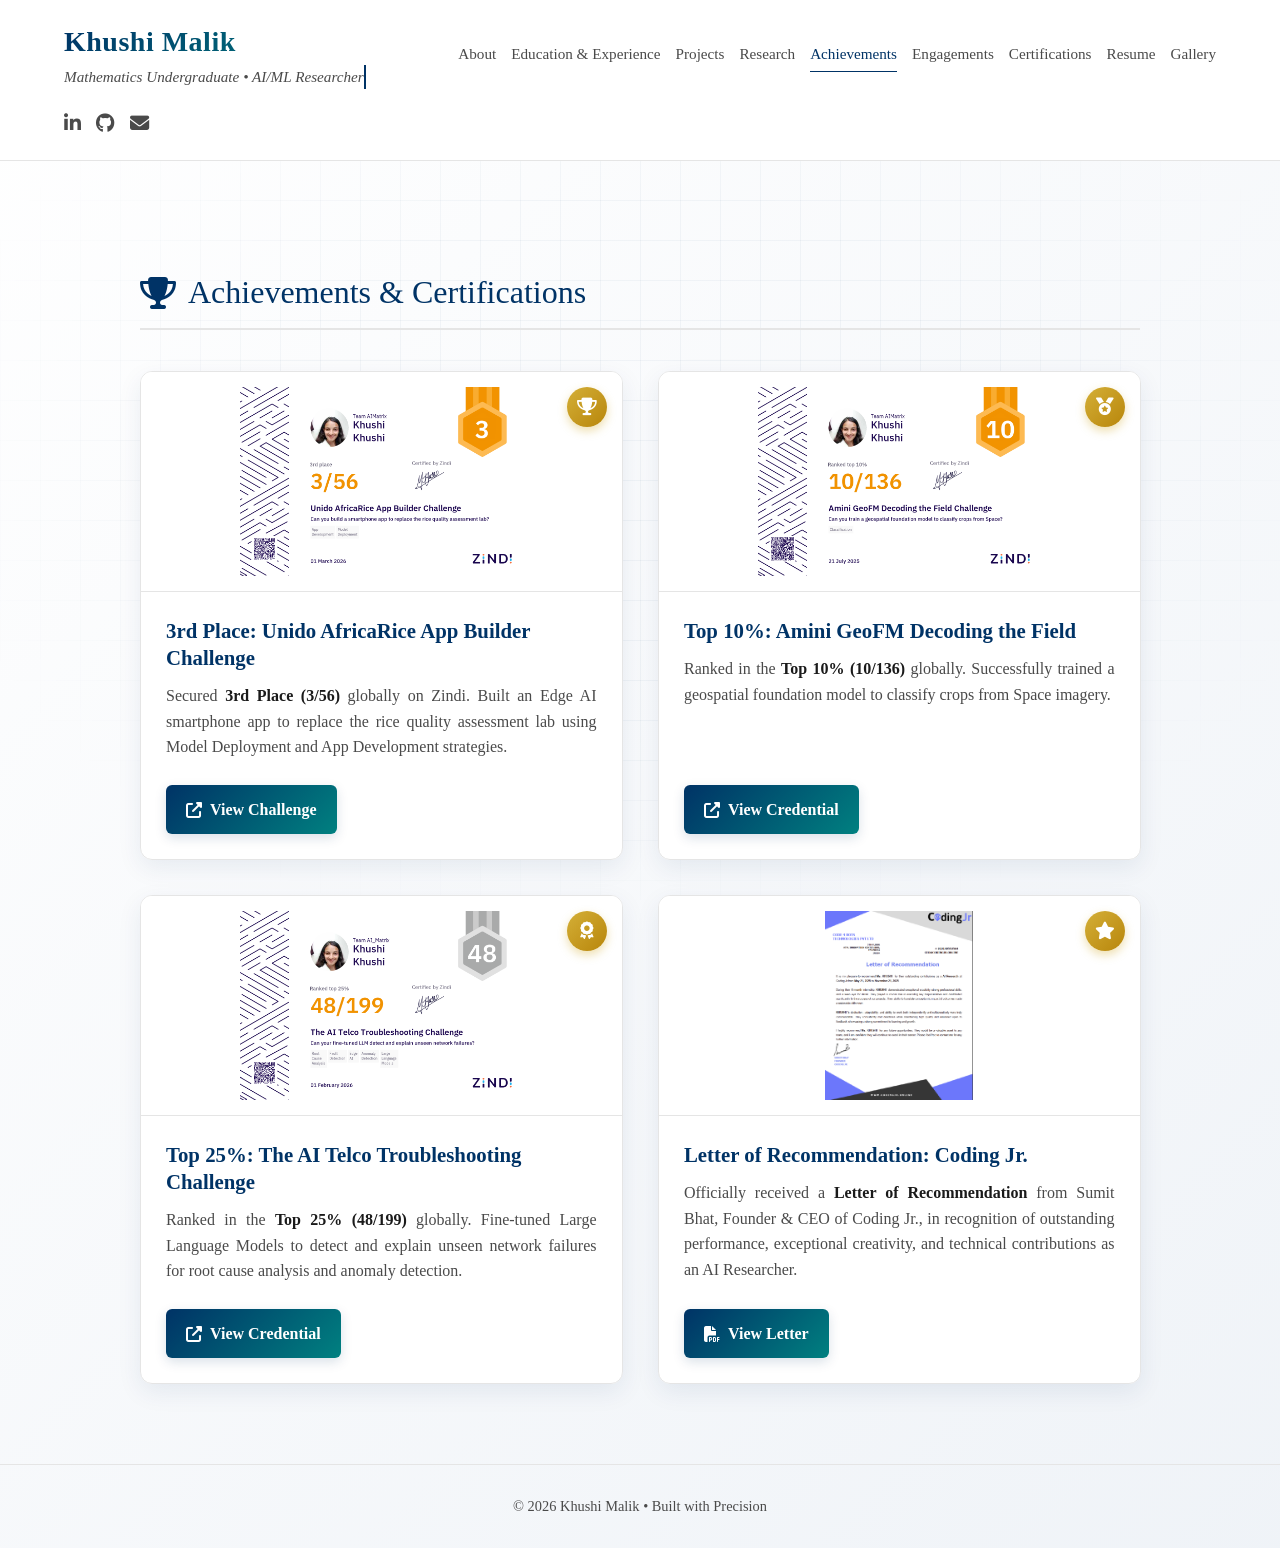
==== pages/achievements.html @ 585801b8 "Initial commit: AI/ML Portfolio Website" ====
<!DOCTYPE html>
<html lang="en">
<head>
    <meta charset="UTF-8">
    <meta name="viewport" content="width=device-width, initial-scale=1.0">
    <title>Khushi Malik | Achievements</title>
    <link rel="icon" type="image/jpeg" href="../images/logo.jpg">
    <link rel="stylesheet" href="https://cdnjs.cloudflare.com/ajax/libs/font-awesome/6.4.0/css/all.min.css">

    <style>
        /* --- PROFESSIONAL RESET & VARIABLES --- */
        :root {
            --bg-color: #ffffff;
            --text-main: #1a1a1a;
            --text-muted: #4a4a4a;
            --accent-color: #003366; 
            --accent-gradient: linear-gradient(135deg, #003366, #008080);
            --border-color: #e5e5e5;
            --transition: all 0.3s ease-in-out;
            --gold-accent: #d4af37; 
        }

        html { scroll-behavior: smooth; }

        body {
            font-family: 'Times New Roman', Times, serif;
            margin: 0; padding: 0;
            color: var(--text-main);
            background: linear-gradient(-45deg, #ffffff, #f4f7f9, #eaeff5, #ffffff);
            background-size: 400% 400%;
            animation: subtleBackground 15s ease infinite;
            line-height: 1.6;
            overflow-x: hidden;
            display: flex; flex-direction: column; min-height: 100vh;
        }

        @keyframes subtleBackground {
            0% { background-position: 0% 50%; }
            50% { background-position: 100% 50%; }
            100% { background-position: 0% 50%; }
        }

        /* --- GLOBAL ANIMATED MATH GRID --- */
        .math-grid {
            position: fixed; 
            top: 0; left: 0; right: 0; bottom: 0;
            background-image: 
                linear-gradient(rgba(0, 51, 102, 0.04) 1px, transparent 1px),
                linear-gradient(90deg, rgba(0, 51, 102, 0.04) 1px, transparent 1px);
            background-size: 40px 40px;
            z-index: -1;
            mask-image: radial-gradient(ellipse at center, black 40%, transparent 80%);
            -webkit-mask-image: radial-gradient(ellipse at center, black 40%, transparent 80%);
            animation: panGrid 20s linear infinite;
        }

        @keyframes panGrid {
            from { background-position: 0 0; }
            to { background-position: 40px 40px; }
        }

        /* --- SCROLL ANIMATION CLASSES --- */
        .fade-in-element {
            opacity: 0;
            transform: translateY(25px);
            transition: opacity 0.8s ease-out, transform 0.8s ease-out;
            will-change: opacity, transform;
        }
        .fade-in-element.is-visible {
            opacity: 1;
            transform: translateY(0);
        }

        a { text-decoration: none; color: var(--accent-color); transition: var(--transition); }

        /* --- HEADER & BRANDING --- */
        header {
            background-color: rgba(255, 255, 255, 0.95);
            backdrop-filter: blur(10px);
            border-bottom: 1px solid var(--border-color);
            padding: 20px 5%;
            position: sticky; top: 0; z-index: 1000;
        }

        .header-container {
            max-width: 1200px; margin: 0 auto;
            display: flex; align-items: center; justify-content: space-between; flex-wrap: wrap; gap: 20px;
        }

        .brand-wrapper { display: flex; align-items: center; gap: 15px; }

        .logo {
            height: 65px; width: auto; object-fit: cover;
            clip-path: inset(4% round 14px); 
            transition: transform 0.3s ease, filter 0.3s ease;
        }

        .logo:hover { transform: scale(1.05); filter: brightness(1.15); }

        .brand-text { display: flex; flex-direction: column; overflow: hidden; }

        .name-heading {
            margin: 0; font-size: 1.75rem; font-weight: bold;
            background: var(--accent-gradient);
            -webkit-background-clip: text;
            -webkit-text-fill-color: transparent;
            letter-spacing: 0.5px;
        }

        .tagline {
            margin: 0; font-size: 0.95rem; font-style: italic; color: var(--text-muted);
            display: inline-block; white-space: nowrap; overflow: hidden;
            border-right: 2px solid var(--accent-color);
            animation: typingCode 3.5s steps(45, end), blinkCursor .75s step-end infinite;
        }

        @keyframes typingCode { from { width: 0; } to { width: 100%; } }
        @keyframes blinkCursor { from, to { border-color: transparent; } 50% { border-color: var(--accent-color); } }

        /* --- NAVIGATION --- */
        nav { display: flex; flex-wrap: wrap; gap: 15px; align-items: center; }

        nav a {
            color: var(--text-muted); font-size: 0.95rem; padding: 5px 0; position: relative;
        }

        nav a:hover, nav a.active { color: var(--accent-color); }

        nav a::after {
            content: ''; position: absolute; width: 0; height: 1px; bottom: 0; left: 0;
            background-color: var(--accent-color); transition: width 0.3s ease;
        }

        nav a:hover::after, nav a.active::after { width: 100%; }

        .social-links { display: flex; gap: 15px; }
        .social-icon { color: var(--text-muted); font-size: 1.2rem; }
        .social-icon:hover { color: var(--accent-color); transform: translateY(-2px); }

        /* --- ACHIEVEMENTS SECTION STYLES --- */
        main { flex-grow: 1; }

        .achievements-section {
            padding: 80px 5%; 
            max-width: 1000px; 
            margin: 0 auto; 
            position: relative; 
            z-index: 1;
        }

        .section-title {
            font-size: 2rem; color: var(--accent-color);
            border-bottom: 2px solid var(--border-color);
            padding-bottom: 10px; margin-bottom: 40px; font-weight: normal;
            display: flex; align-items: center; gap: 12px;
        }

        .achievements-grid {
            display: grid;
            grid-template-columns: repeat(auto-fit, minmax(320px, 1fr));
            gap: 35px;
        }

        /* --- ACHIEVEMENT CARD --- */
        .achievement-card {
            background-color: rgba(255, 255, 255, 0.95);
            backdrop-filter: blur(8px);
            border-radius: 12px;
            border: 1px solid var(--border-color);
            box-shadow: 0 8px 25px rgba(0, 51, 102, 0.08);
            overflow: hidden;
            display: flex;
            flex-direction: column;
            transition: transform 0.4s cubic-bezier(0.175, 0.885, 0.32, 1.275), box-shadow 0.4s ease;
            position: relative;
        }

        .achievement-card:hover {
            box-shadow: 0 15px 35px rgba(0, 128, 128, 0.15);
            transform: translateY(-8px);
            border-color: rgba(212, 175, 55, 0.4);
        }

        /* Gold Ribbon / Badge */
        .achievement-badge {
            position: absolute;
            top: 15px;
            right: 15px;
            background: linear-gradient(135deg, #d4af37, #b8860b);
            color: #fff;
            width: 40px;
            height: 40px;
            border-radius: 50%;
            display: flex;
            align-items: center;
            justify-content: center;
            font-size: 1.1rem;
            z-index: 10;
            box-shadow: 0 4px 10px rgba(212, 175, 55, 0.4);
        }

        /* Image Section */
        .achievement-media {
            width: 100%;
            height: 220px;
            background-color: #ffffff;
            border-bottom: 1px solid var(--border-color);
            overflow: hidden;
            position: relative;
            display: flex;
            align-items: center;
            justify-content: center;
            padding: 15px; /* Adds padding around the certificate so it fits nicely */
            box-sizing: border-box;
        }

        .achievement-media img {
            width: 100%;
            height: 100%;
            object-fit: contain; /* Ensures the whole certificate is visible without cropping */
            transition: transform 0.5s ease;
        }

        .achievement-card:hover .achievement-media img {
            transform: scale(1.05); /* Slight zoom on hover */
        }

        /* Content Section */
        .achievement-content {
            padding: 25px;
            display: flex;
            flex-direction: column;
            flex-grow: 1;
        }

        .achievement-title {
            margin: 0 0 12px 0;
            font-size: 1.3rem;
            color: var(--accent-color);
            font-weight: bold;
            line-height: 1.3;
        }

        .achievement-description {
            font-size: 1rem;
            color: var(--text-muted);
            line-height: 1.6;
            margin: 0 0 25px 0;
            text-align: justify;
            flex-grow: 1;
        }

        .highlight-text {
            font-weight: bold;
            color: var(--text-main);
        }

        /* Action Button */
        .btn-action {
            display: inline-flex;
            align-items: center;
            justify-content: center;
            gap: 8px;
            padding: 12px 20px;
            background: var(--accent-gradient);
            color: #ffffff;
            font-weight: bold;
            font-family: 'Times New Roman', Times, serif;
            font-size: 1rem;
            border-radius: 6px;
            transition: var(--transition);
            text-align: center;
            box-shadow: 0 4px 12px rgba(0, 51, 102, 0.15);
            text-decoration: none;
            width: fit-content;
        }

        .btn-action:hover {
            transform: translateY(-2px);
            box-shadow: 0 6px 20px rgba(0, 128, 128, 0.3);
            color: #ffffff;
        }

        /* --- FOOTER --- */
        footer {
            border-top: 1px solid var(--border-color); padding: 30px 5%; text-align: center; margin-top: auto; 
        }

        .copyright-tag { margin: 0; font-size: 0.9rem; color: var(--text-muted); }

        /* --- RESPONSIVE DESIGN --- */
        @media (max-width: 992px) {
            .header-container { flex-direction: column; align-items: center; gap: 15px; }
            .brand-wrapper { flex-direction: column; text-align: center; }
            .social-links { position: static; }
            nav { justify-content: center; }
        }

        @media (max-width: 768px) {
            .achievements-section { padding: 40px 5%; }
            nav {
                flex-wrap: nowrap; overflow-x: auto; width: 100%; justify-content: flex-start;
                padding-bottom: 5px; -webkit-overflow-scrolling: touch; scrollbar-width: none; 
            }
            nav::-webkit-scrollbar { display: none; }
            nav a { white-space: nowrap; }
        }

        @media (max-width: 480px) {
            header { padding: 15px 5%; }
            .name-heading { font-size: 1.5rem; }
            .tagline { white-space: normal; border-right: none; font-size: 0.85rem; }
            .achievement-media { height: 180px; }
        }
    </style>
</head>

<body>

<header>
    <div class="header-container">
        <div class="brand-wrapper">
            <img src="../images/logo.jpg" alt="AIMatrix Logo" class="logo" onerror="this.style.display='none'">
            <div class="brand-text">
                <h1 class="name-heading">Khushi Malik</h1>
                <p class="tagline">Mathematics Undergraduate • AI/ML Researcher</p>
            </div>
        </div>
        
        <nav>
            <a href="../about.html">About</a>
            <a href="education and experience.html">Education & Experience</a>
            <a href="projects.html">Projects</a>
            <a href="research.html">Research</a>
            <a href="achievements.html" class="active">Achievements</a>
            <a href="engagements.html">Engagements</a>
            <a href="certifications.html">Certifications</a>
            <a href="resume.html">Resume</a>
            <a href="gallery.html">Gallery</a>
        </nav>
        
        <div class="social-links">
            <a href="https://www.linkedin.com/in/khushi-6b972b280/" target="_blank" class="social-icon" title="LinkedIn">
                <i class="fab fa-linkedin-in"></i>
            </a>
            <a href="https://github.com/khushimalik3122/" target="_blank" class="social-icon" title="GitHub">
                <i class="fab fa-github"></i>
            </a>
            <a href="mailto:khushimalik511263@gmail.com" class="social-icon" title="Email">
                <i class="fas fa-envelope"></i>
            </a>
        </div>
    </div>
</header>

<main>
    <div class="math-grid"></div>

    <section id="achievements" class="achievements-section">
        <h2 class="section-title fade-in-element"><i class="fas fa-trophy"></i> Achievements & Certifications</h2>
        
        <div class="achievements-grid">
            
            <!-- ACHIEVEMENT CARD 1: Unido AfricaRice App Builder -->
            <div class="achievement-card fade-in-element">
                <div class="achievement-badge"><i class="fas fa-trophy"></i></div>
                <div class="achievement-media">
                    <img src="../images/khushimalik19-Unido AfricaRice App Builder Challenge (2) (1).png" alt="Unido AfricaRice App Builder Challenge" onerror="this.src='https://placehold.co/600x400/ffffff/003366?text=Zindi+Certificate'">
                </div>
                <div class="achievement-content">
                    <h3 class="achievement-title">3rd Place: Unido AfricaRice App Builder Challenge</h3>
                    <p class="achievement-description">
                        Secured <span class="highlight-text">3rd Place (3/56)</span> globally on Zindi. Built an Edge AI smartphone app to replace the rice quality assessment lab using Model Deployment and App Development strategies.
                    </p>
                    <a href="https://zindi.africa/zc/JZHxO7g" target="_blank" class="btn-action">
                        <i class="fas fa-external-link-alt"></i> View Challenge
                    </a>
                </div>
            </div>

            <!-- ACHIEVEMENT CARD 2: Amini GeoFM Decoding the Field -->
            <div class="achievement-card fade-in-element">
                <div class="achievement-badge"><i class="fas fa-medal"></i></div>
                <div class="achievement-media">
                    <img src="../images/khushimalik19-Amini GeoFM Decoding the Field Challenge (1).png" alt="Amini GeoFM Decoding the Field Challenge" onerror="this.src='https://placehold.co/600x400/ffffff/003366?text=Zindi+Certificate'">
                </div>
                <div class="achievement-content">
                    <h3 class="achievement-title">Top 10%: Amini GeoFM Decoding the Field</h3>
                    <p class="achievement-description">
                        Ranked in the <span class="highlight-text">Top 10% (10/136)</span> globally. Successfully trained a geospatial foundation model to classify crops from Space imagery.
                    </p>
                    <a href="https://zindi.africa/zc/gJHPGLq" target="_blank" class="btn-action">
                        <i class="fas fa-external-link-alt"></i> View Credential
                    </a>
                </div>
            </div>

            <!-- ACHIEVEMENT CARD 3: The AI Telco Troubleshooting Challenge -->
            <div class="achievement-card fade-in-element">
                <div class="achievement-badge"><i class="fas fa-award"></i></div>
                <div class="achievement-media">
                    <img src="../images/khushimalik19-The AI Telco Troubleshooting Challenge (1) (1).png" alt="The AI Telco Troubleshooting Challenge" onerror="this.src='https://placehold.co/600x400/ffffff/003366?text=Zindi+Certificate'">
                </div>
                <div class="achievement-content">
                    <h3 class="achievement-title">Top 25%: The AI Telco Troubleshooting Challenge</h3>
                    <p class="achievement-description">
                        Ranked in the <span class="highlight-text">Top 25% (48/199)</span> globally. Fine-tuned Large Language Models to detect and explain unseen network failures for root cause analysis and anomaly detection.
                    </p>
                    <a href="https://zindi.africa/zc/WMHqpyZ" target="_blank" class="btn-action">
                        <i class="fas fa-external-link-alt"></i> View Credential
                    </a>
                </div>
            </div>

            <!-- ACHIEVEMENT CARD 4: Letter of Recommendation -->
            <div class="achievement-card fade-in-element">
                <div class="achievement-badge"><i class="fas fa-star"></i></div>
                <div class="achievement-media">
                    <!-- Added a generic placeholder since the document is a PDF -->
                    <img src="../images/LOR.png" alt="Letter of Recommendation" onerror="this.src='https://placehold.co/600x400/ffffff/003366?text=Letter+of+Recommendation'">
                </div>
                <div class="achievement-content">
                    <h3 class="achievement-title">Letter of Recommendation: Coding Jr.</h3>
                    <p class="achievement-description">
                        Officially received a <span class="highlight-text">Letter of Recommendation</span> from Sumit Bhat, Founder & CEO of Coding Jr., in recognition of outstanding performance, exceptional creativity, and technical contributions as an AI Researcher.
                    </p>
                    <a href="../documents/KHUSHI  - Letter of Recommendation (2) (2).pdf" target="_blank" class="btn-action">
                        <i class="fas fa-file-pdf"></i> View Letter
                    </a>
                </div>
            </div>

        </div>
    </section>
</main>

<footer>
    <p class="copyright-tag">© 2026 Khushi Malik • Built with Precision</p>
</footer>

<script>
    document.addEventListener("DOMContentLoaded", () => {
        const observerOptions = { root: null, rootMargin: '0px', threshold: 0.15 };

        const scrollObserver = new IntersectionObserver((entries, observer) => {
            entries.forEach((entry, index) => {
                if (entry.isIntersecting) {
                    setTimeout(() => {
                        entry.target.classList.add('is-visible');
                    }, index * 100);
                    observer.unobserve(entry.target);
                }
            });
        }, observerOptions);

        const animatedElements = document.querySelectorAll('.fade-in-element');
        animatedElements.forEach(el => scrollObserver.observe(el));
    });
</script>

</body>
</html>
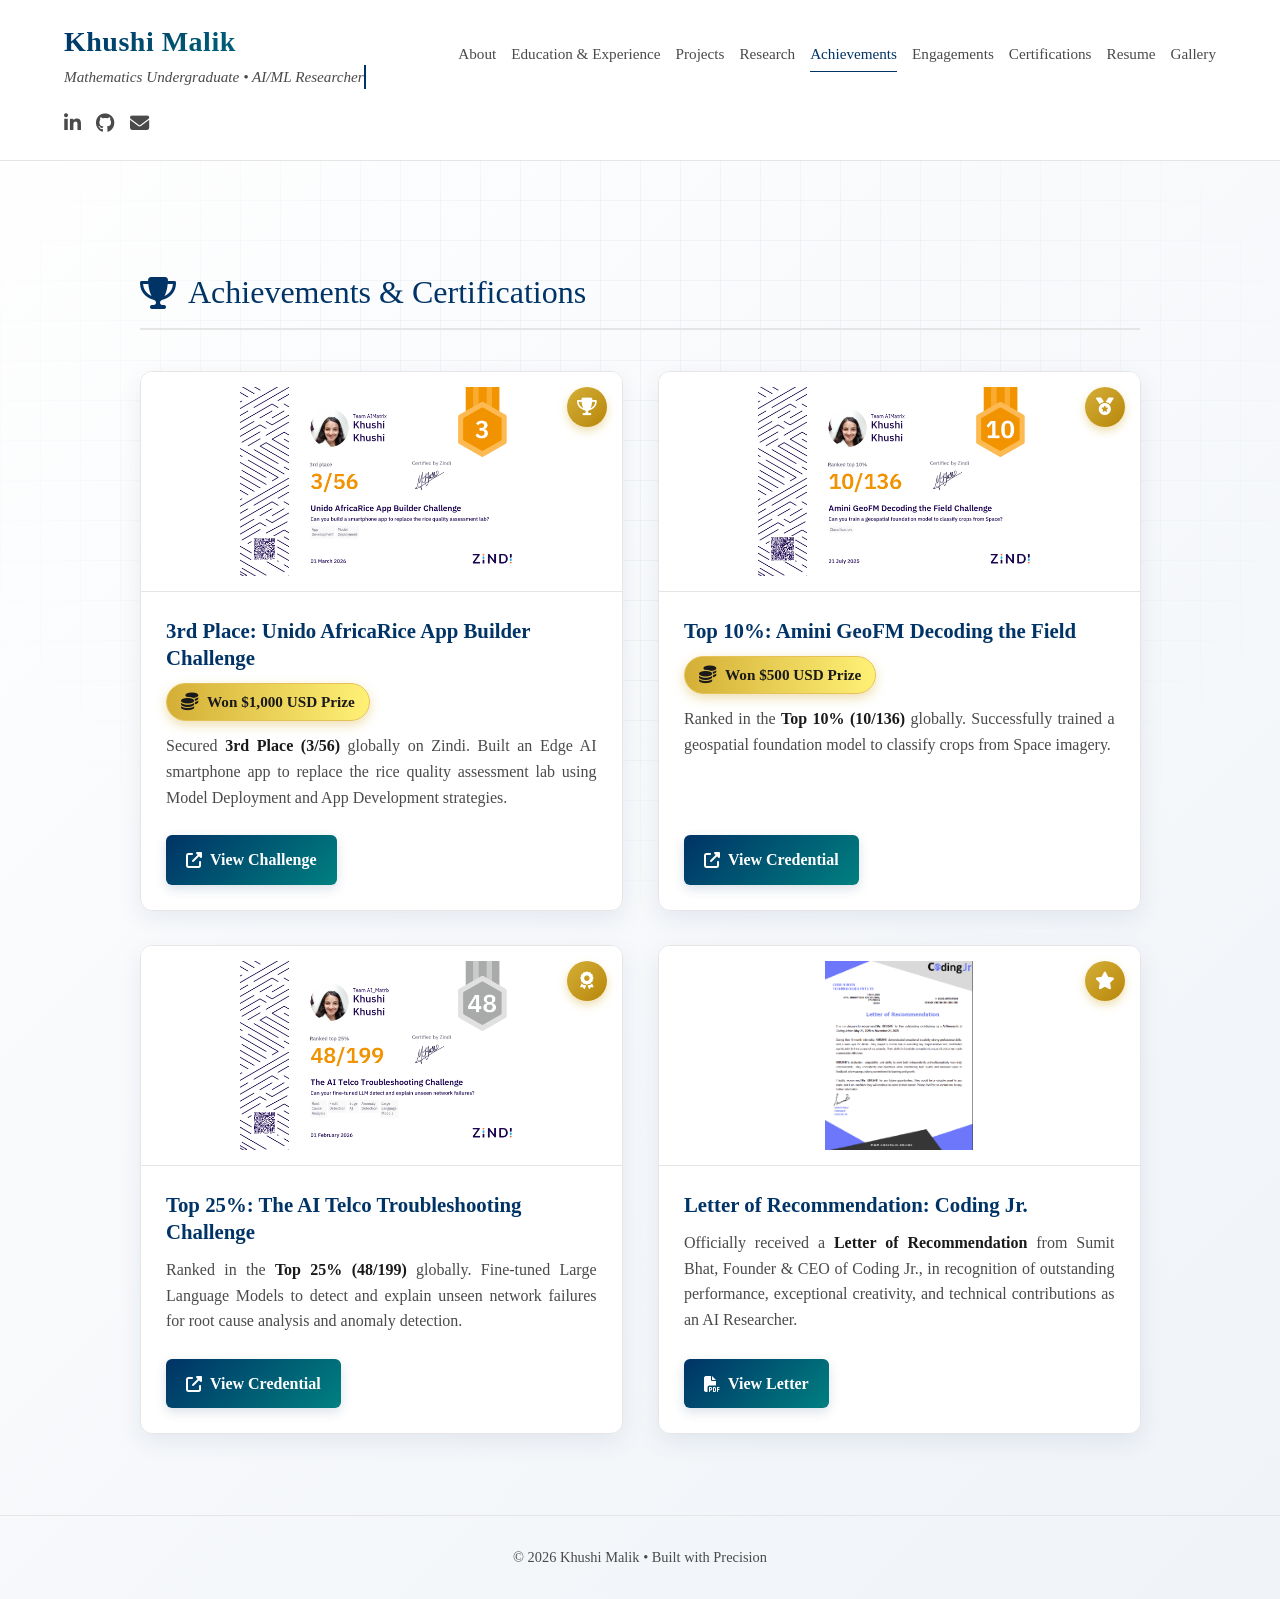
==== commit ec12b655: "Update achievements.html" ====
--- a/pages/achievements.html
+++ b/pages/achievements.html
@@ -253,6 +253,39 @@
         .highlight-text {
             font-weight: bold;
             color: var(--text-main);
+        }
+
+        /* --- PRIZE MONEY ANIMATION --- */
+        .prize-pill {
+            display: inline-flex;
+            align-items: center;
+            gap: 8px;
+            background: linear-gradient(90deg, #d4af37, #fff176, #d4af37);
+            background-size: 200% auto;
+            color: #1a1a1a;
+            padding: 6px 14px;
+            border-radius: 20px;
+            font-weight: bold;
+            font-size: 0.95rem;
+            margin-bottom: 12px;
+            box-shadow: 0 4px 12px rgba(212, 175, 55, 0.4);
+            animation: goldShine 3s linear infinite, floatBounce 3s ease-in-out infinite;
+            border: 1px solid #e5c158;
+            width: fit-content;
+        }
+
+        .prize-pill i {
+            color: #1a1a1a;
+            font-size: 1.1rem;
+        }
+
+        @keyframes goldShine {
+            to { background-position: 200% center; }
+        }
+
+        @keyframes floatBounce {
+            0%, 100% { transform: translateY(0); box-shadow: 0 4px 12px rgba(212, 175, 55, 0.4); }
+            50% { transform: translateY(-4px); box-shadow: 0 8px 20px rgba(212, 175, 55, 0.7); }
         }
 
         /* Action Button */
@@ -328,7 +361,7 @@
         </div>
         
         <nav>
-            <a href="../about.html">About</a>
+            <a href="../index.html">About</a>
             <a href="education and experience.html">Education & Experience</a>
             <a href="projects.html">Projects</a>
             <a href="research.html">Research</a>
@@ -369,6 +402,7 @@
                 </div>
                 <div class="achievement-content">
                     <h3 class="achievement-title">3rd Place: Unido AfricaRice App Builder Challenge</h3>
+                    <div class="prize-pill"><i class="fas fa-coins"></i> Won $1,000 USD Prize</div>
                     <p class="achievement-description">
                         Secured <span class="highlight-text">3rd Place (3/56)</span> globally on Zindi. Built an Edge AI smartphone app to replace the rice quality assessment lab using Model Deployment and App Development strategies.
                     </p>
@@ -386,6 +420,7 @@
                 </div>
                 <div class="achievement-content">
                     <h3 class="achievement-title">Top 10%: Amini GeoFM Decoding the Field</h3>
+                    <div class="prize-pill"><i class="fas fa-coins"></i> Won $500 USD Prize</div>
                     <p class="achievement-description">
                         Ranked in the <span class="highlight-text">Top 10% (10/136)</span> globally. Successfully trained a geospatial foundation model to classify crops from Space imagery.
                     </p>
@@ -459,4 +494,4 @@
 </script>
 
 </body>
-</html>+</html>
